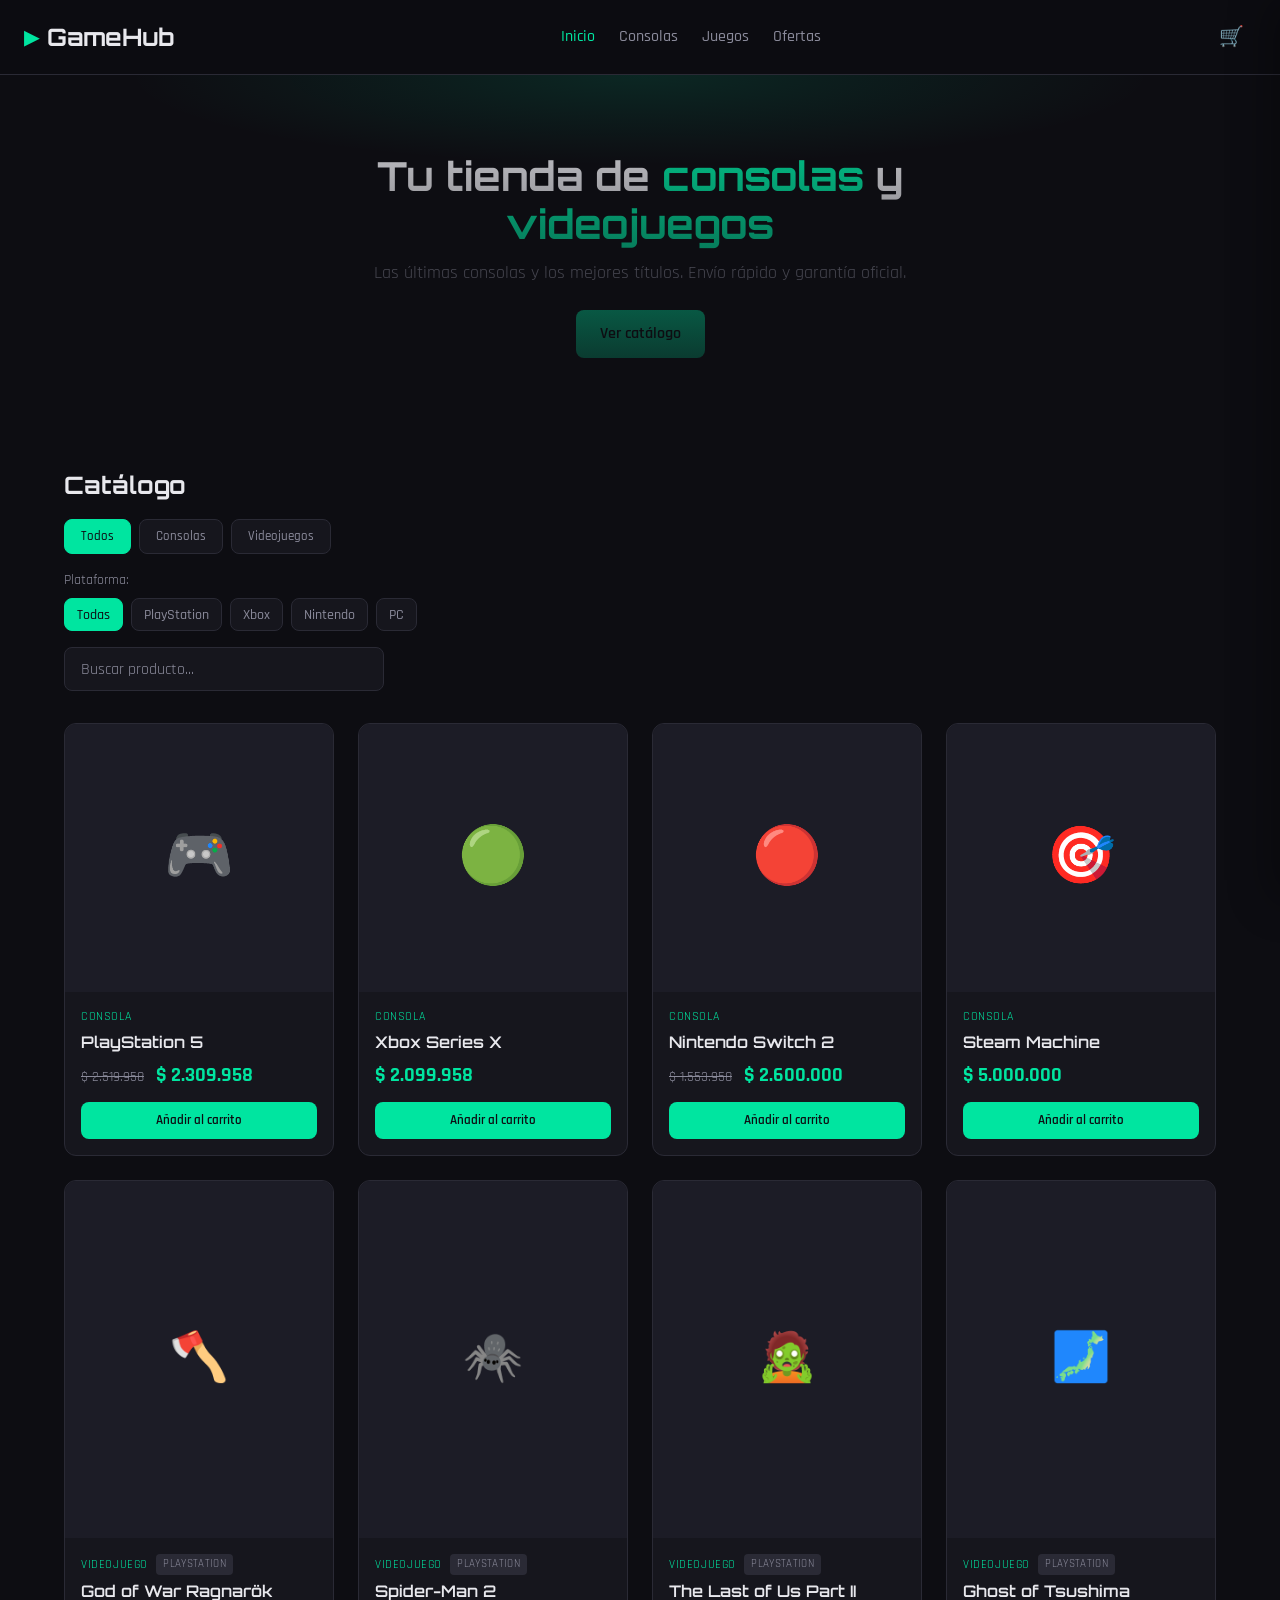
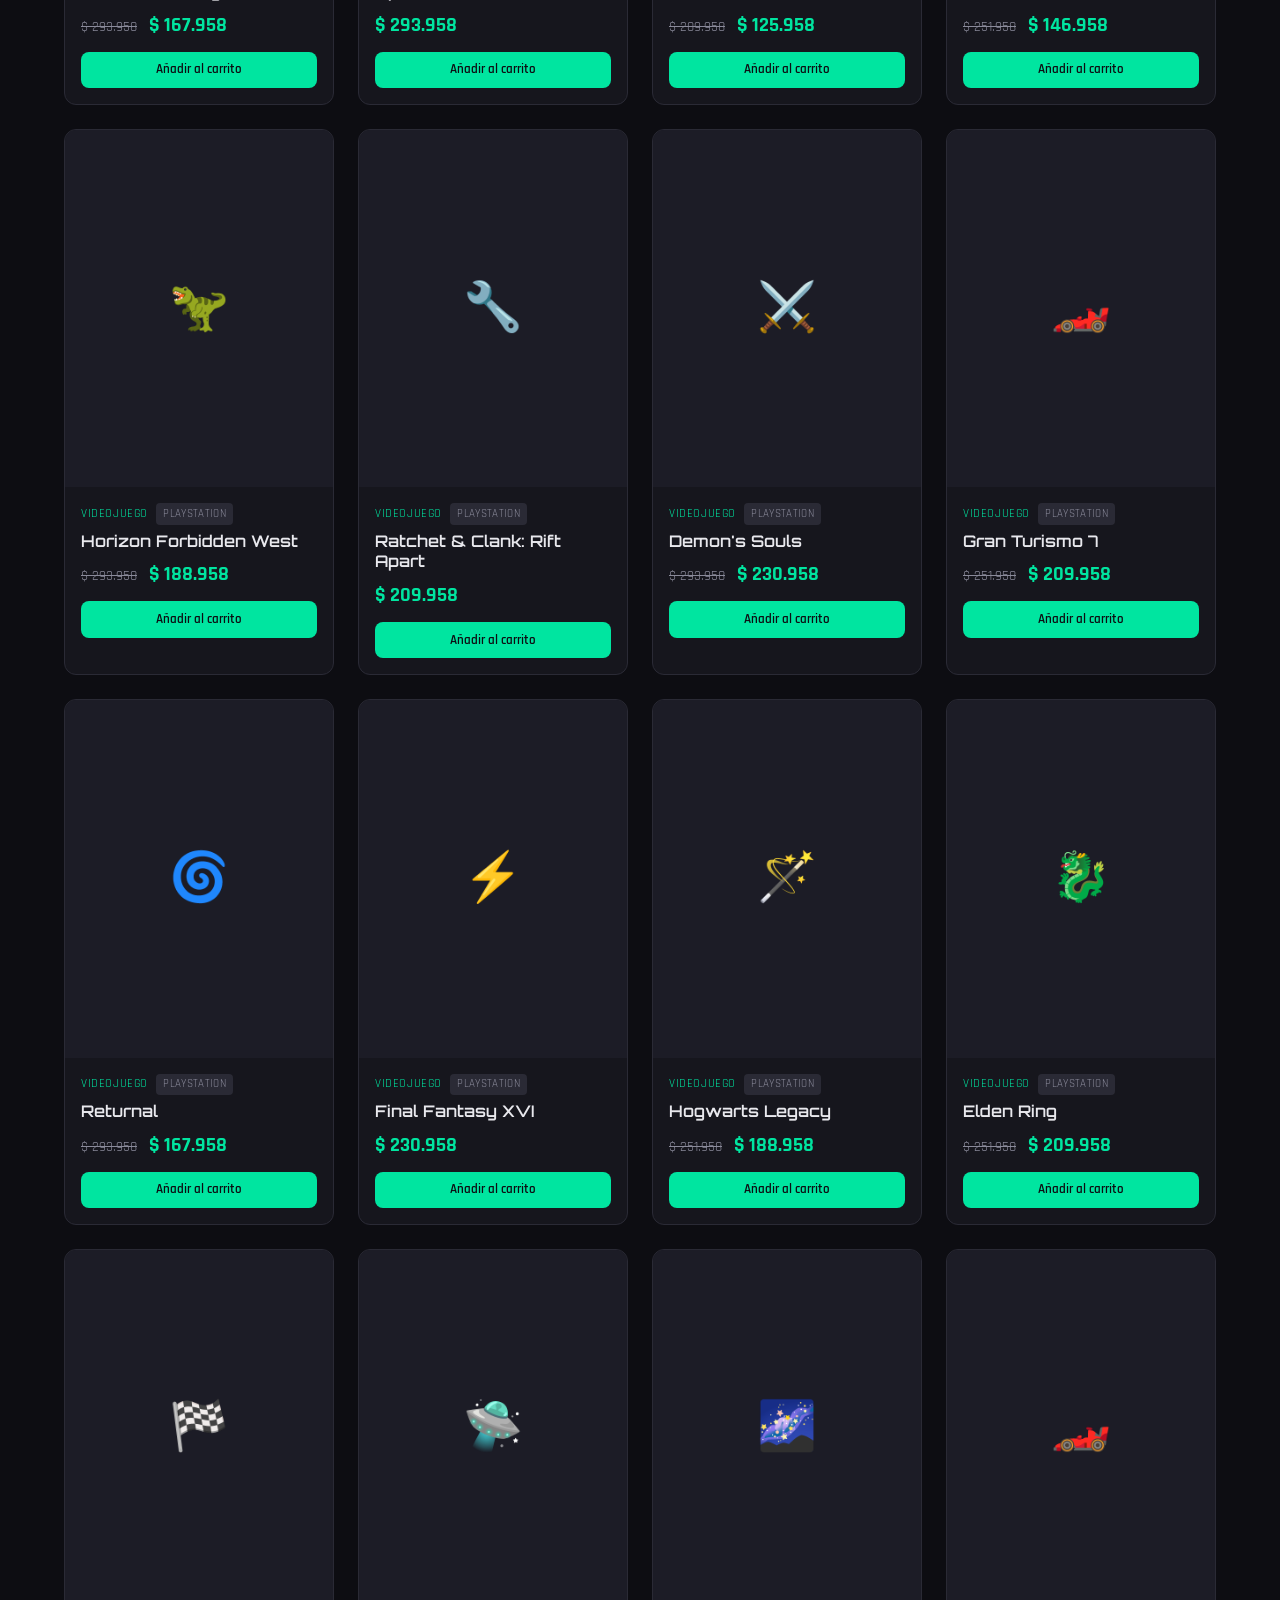
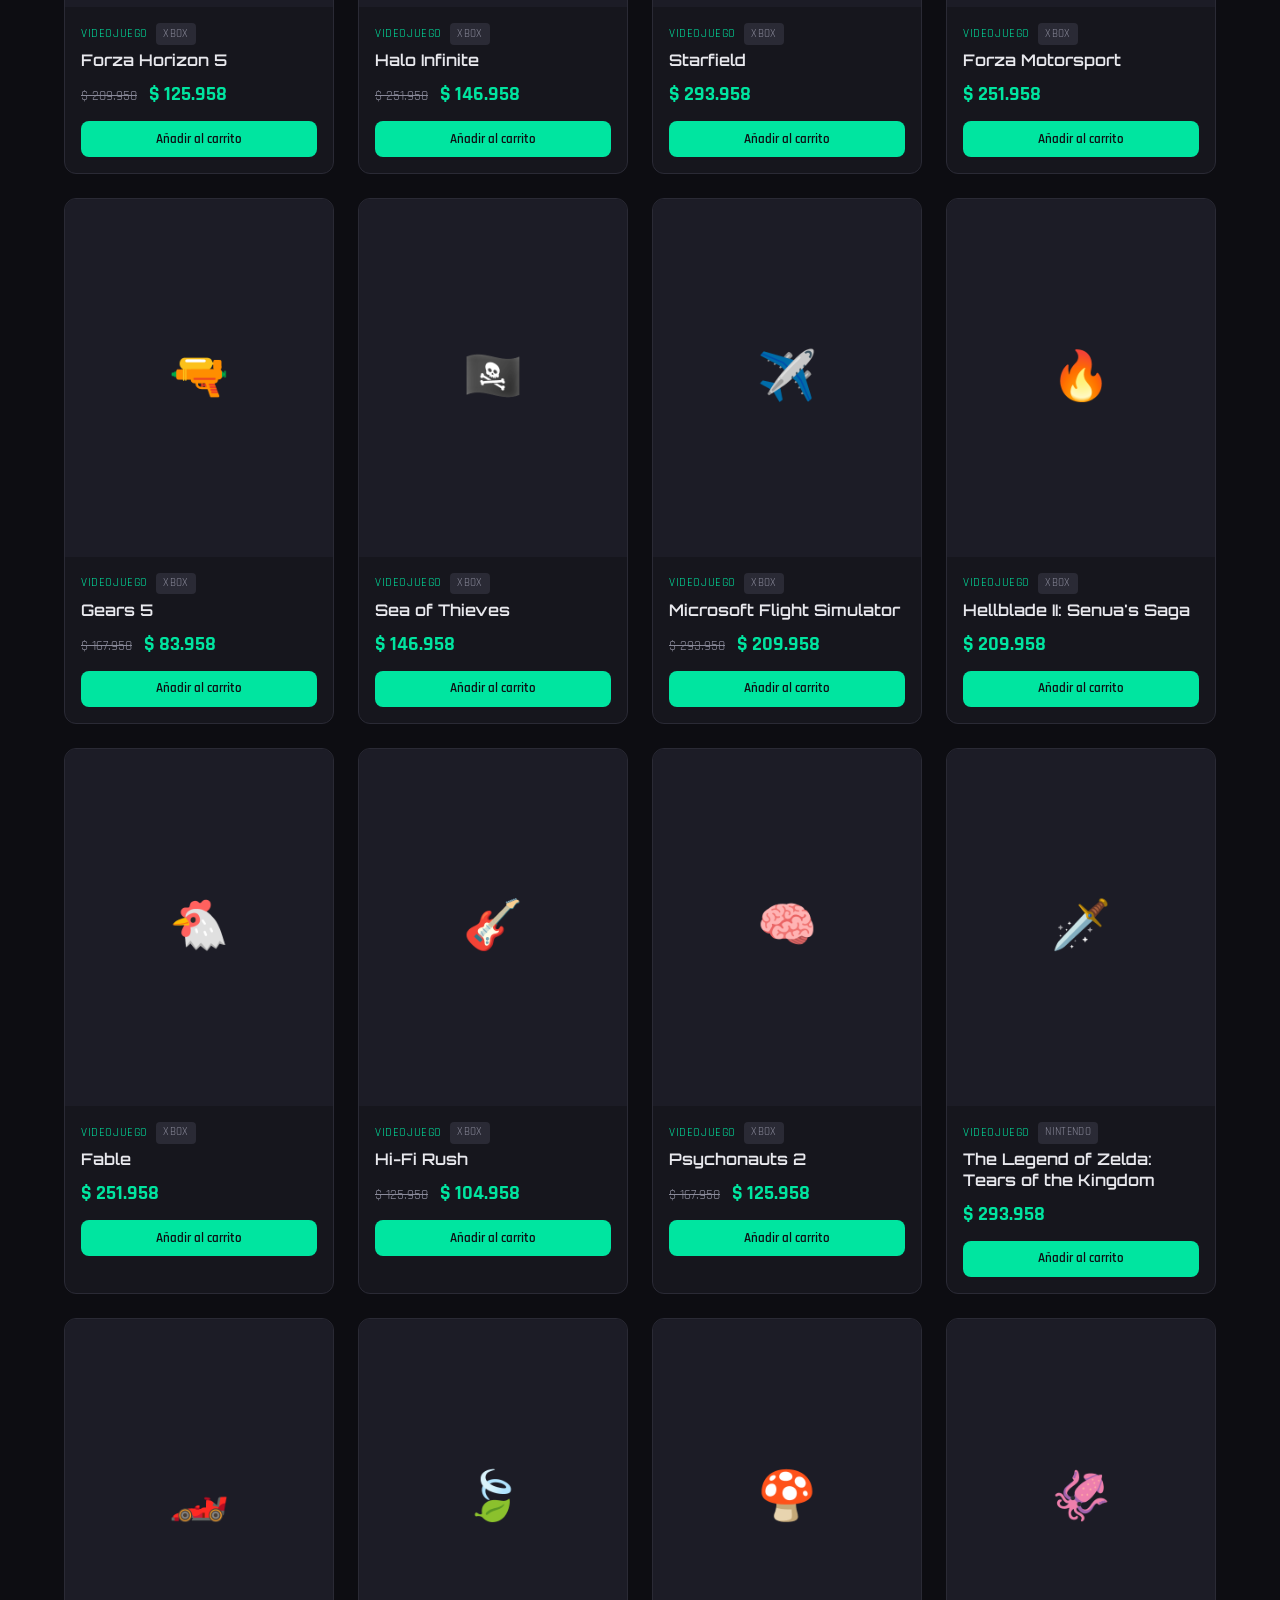
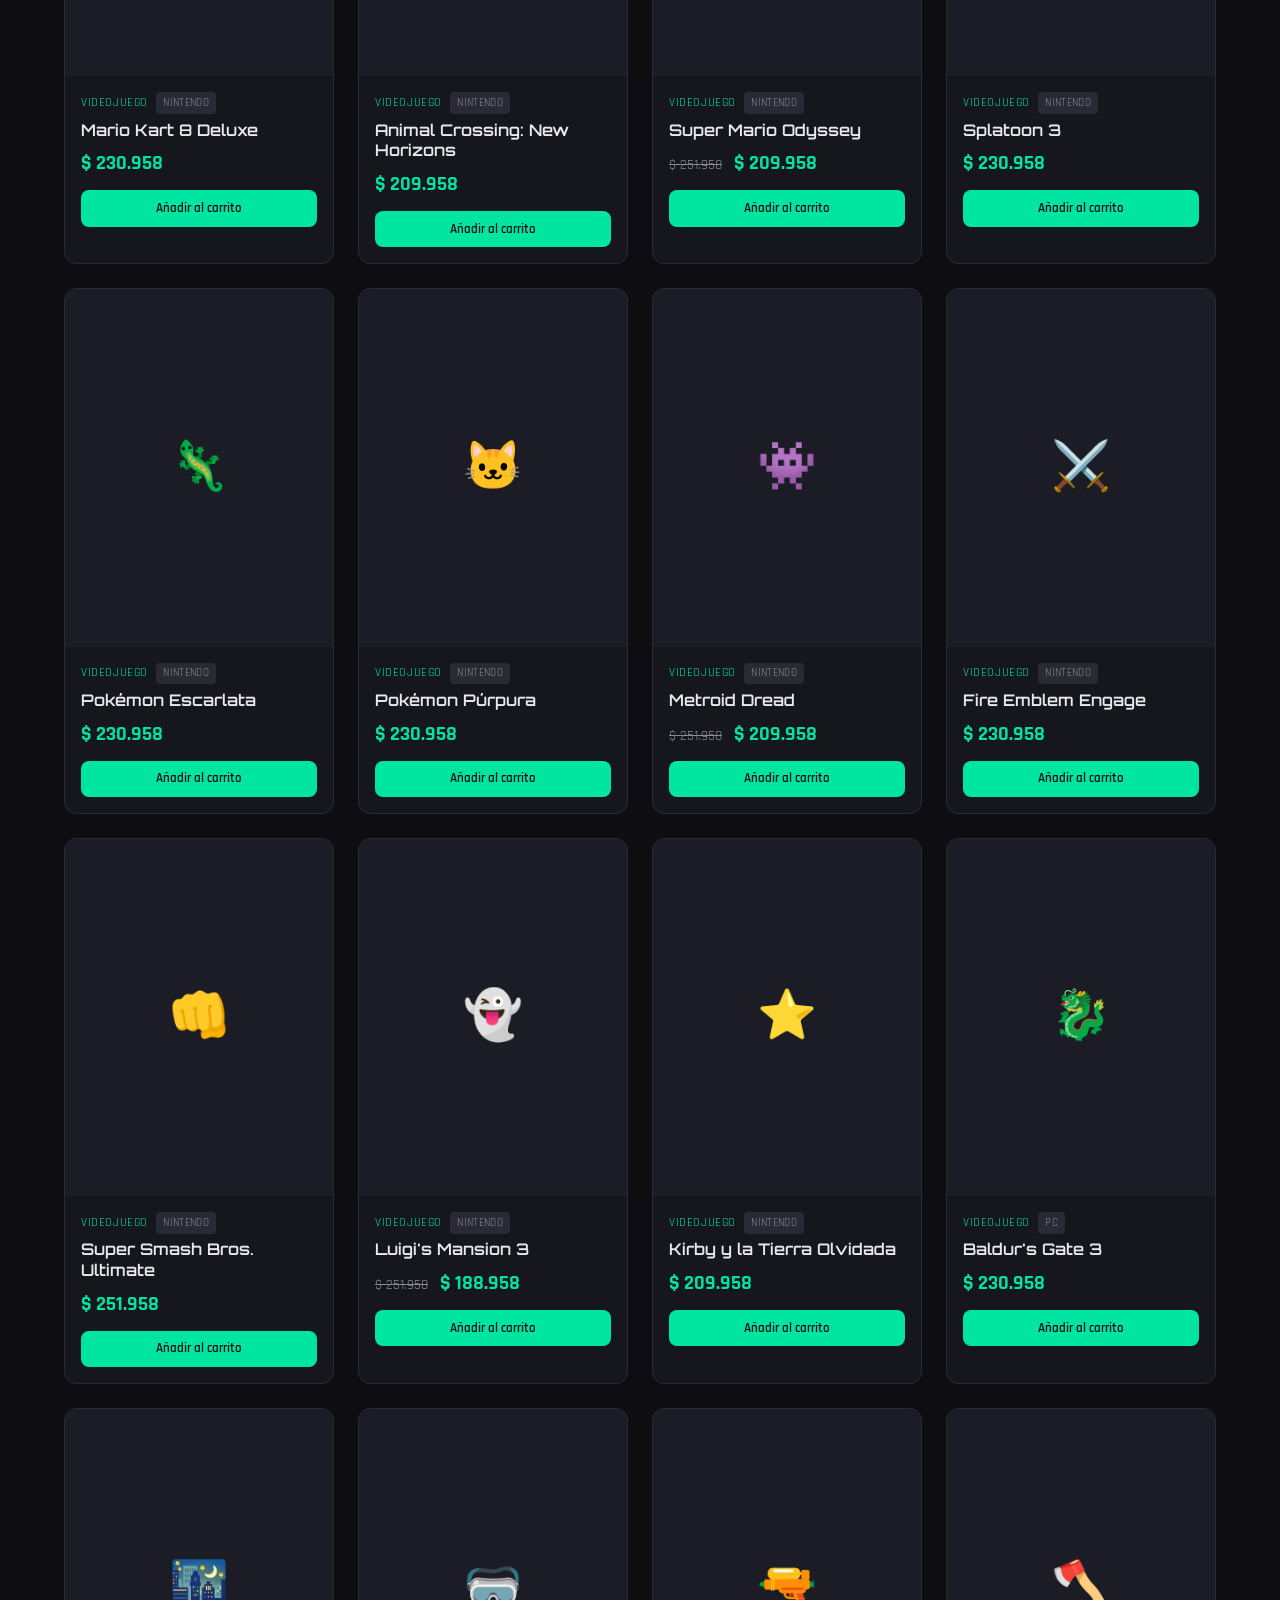
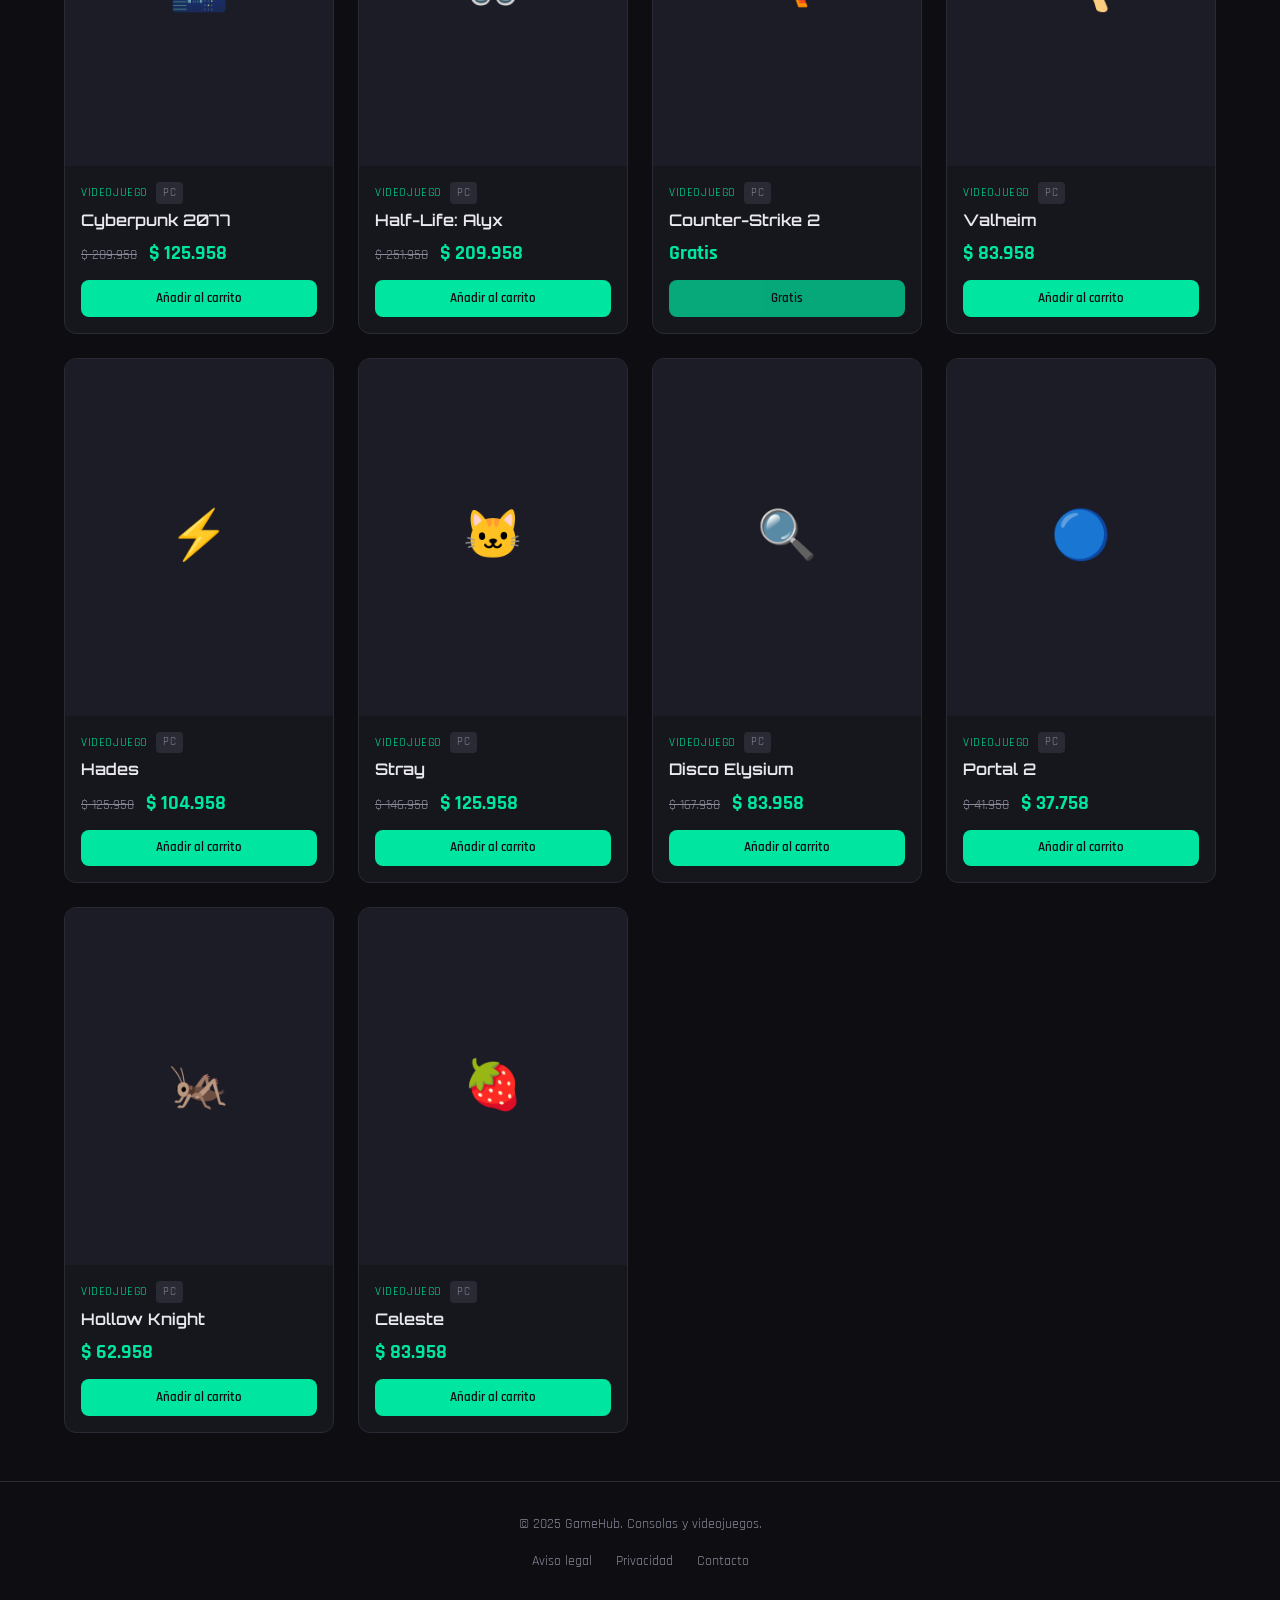
==== Proyectos-Web/index.html @ 9a6d9833 "Add files via upload" ====
<!DOCTYPE html>
<html lang="es">
<head>
  <meta charset="UTF-8">
  <meta name="viewport" content="width=device-width, initial-scale=1.0">
  <title>GameHub — Consolas y Videojuegos</title>
  <link rel="stylesheet" href="styles.css">
  <link rel="preconnect" href="https://fonts.googleapis.com">
  <link rel="preconnect" href="https://fonts.gstatic.com" crossorigin>
  <link href="https://fonts.googleapis.com/css2?family=Orbitron:wght@400;600;700&family=Rajdhani:wght@400;500;600;700&display=swap" rel="stylesheet">
</head>
<body>
  <header class="header">
    <a href="#" class="logo">
      <span class="logo-icon">▶</span>
      GameHub
    </a>
    <nav class="nav">
      <a href="#inicio" class="nav-link active">Inicio</a>
      <a href="#productos" class="nav-link">Consolas</a>
      <a href="#juegos" class="nav-link">Juegos</a>
      <a href="#ofertas" class="nav-link">Ofertas</a>
    </nav>
    <div class="header-actions">
      <button type="button" class="btn-cart" id="btnCart" aria-label="Ver carrito">
        <span class="cart-icon">🛒</span>
        <span class="cart-count" id="cartCount">0</span>
      </button>
      <button type="button" class="btn-menu" id="btnMenu" aria-label="Menú">☰</button>
    </div>
  </header>

  <main>
    <section class="hero" id="inicio">
      <div class="hero-content">
        <h1>Tu tienda de <span class="highlight">consolas</span> y <span class="highlight">videojuegos</span></h1>
        <p>Las últimas consolas y los mejores títulos. Envío rápido y garantía oficial.</p>
        <a href="#productos" class="btn btn-primary">Ver catálogo</a>
      </div>
      <div class="hero-bg"></div>
    </section>

    <section class="filters" id="productos">
      <h2 class="section-title">Catálogo</h2>
      <div class="filter-buttons">
        <button type="button" class="filter-btn active" data-filter="todos">Todos</button>
        <button type="button" class="filter-btn" data-filter="consola">Consolas</button>
        <button type="button" class="filter-btn" data-filter="juego">Videojuegos</button>
      </div>
      <div class="filter-platform" id="filterPlatform">
        <span class="filter-platform-label">Plataforma:</span>
        <div class="filter-buttons filter-buttons--platform">
          <button type="button" class="filter-btn filter-btn--sm active" data-platform="todos">Todas</button>
          <button type="button" class="filter-btn filter-btn--sm" data-platform="playstation">PlayStation</button>
          <button type="button" class="filter-btn filter-btn--sm" data-platform="xbox">Xbox</button>
          <button type="button" class="filter-btn filter-btn--sm" data-platform="nintendo">Nintendo</button>
          <button type="button" class="filter-btn filter-btn--sm" data-platform="pc">PC</button>
        </div>
      </div>
      <div class="search-box">
        <input type="search" id="searchInput" placeholder="Buscar producto..." class="search-input" aria-label="Buscar">
      </div>
    </section>

    <section class="products-grid" id="productsGrid">
      <!-- Productos se insertan con JavaScript -->
    </section>
  </main>

  <aside class="cart-sidebar" id="cartSidebar" aria-hidden="true">
    <div class="cart-header">
      <h2>Tu carrito</h2>
      <button type="button" class="btn-close" id="btnCloseCart" aria-label="Cerrar carrito">&times;</button>
    </div>
    <div class="cart-items" id="cartItems">
      <p class="cart-empty" id="cartEmpty">El carrito está vacío</p>
    </div>
    <div class="cart-footer" id="cartFooter" hidden>
      <p class="cart-total">Total: <strong id="cartTotal">$ 0</strong></p>
      <button type="button" class="btn btn-primary btn-checkout" id="btnCheckout">Finalizar compra</button>
    </div>
  </aside>
  <div class="cart-overlay" id="cartOverlay" aria-hidden="true"></div>

  <footer class="footer">
    <div class="footer-content">
      <p>© 2025 GameHub. Consolas y videojuegos.</p>
      <nav class="footer-nav">
        <a href="#">Aviso legal</a>
        <a href="#">Privacidad</a>
        <a href="#">Contacto</a>
      </nav>
    </div>
  </footer>

  <script src="script.js"></script>
</body>
</html>
---- Proyectos-Web/styles.css ----
/* ===== Variables ===== */
:root {
  --bg-dark: #0d0d12;
  --bg-card: #16161d;
  --bg-card-hover: #1c1c26;
  --accent: #00e5a0;
  --accent-dim: #00b87a;
  --text: #e8e8ed;
  --text-muted: #8a8a9a;
  --border: #2a2a35;
  --radius: 12px;
  --radius-sm: 8px;
  --font-display: 'Orbitron', sans-serif;
  --font-body: 'Rajdhani', sans-serif;
  --shadow: 0 8px 32px rgba(0, 0, 0, 0.4);
  --transition: 0.2s ease;
}

/* ===== Reset y base ===== */
*, *::before, *::after {
  box-sizing: border-box;
  margin: 0;
  padding: 0;
}

html {
  scroll-behavior: smooth;
}

body {
  font-family: var(--font-body);
  background: var(--bg-dark);
  color: var(--text);
  line-height: 1.5;
  min-height: 100vh;
  overflow-x: hidden;
}

a {
  color: inherit;
  text-decoration: none;
}

button {
  font-family: inherit;
  cursor: pointer;
  border: none;
  background: none;
}

img {
  max-width: 100%;
  height: auto;
  display: block;
}

/* ===== Header ===== */
.header {
  position: sticky;
  top: 0;
  z-index: 100;
  display: flex;
  align-items: center;
  justify-content: space-between;
  padding: 1rem 1.5rem;
  background: rgba(13, 13, 18, 0.95);
  border-bottom: 1px solid var(--border);
  backdrop-filter: blur(10px);
}

.logo {
  font-family: var(--font-display);
  font-weight: 700;
  font-size: 1.5rem;
  display: flex;
  align-items: center;
  gap: 0.5rem;
}

.logo-icon {
  color: var(--accent);
  font-size: 1.2rem;
}

.nav {
  display: none;
  gap: 1.5rem;
}

.nav-link {
  font-weight: 500;
  color: var(--text-muted);
  transition: color var(--transition);
}

.nav-link:hover,
.nav-link.active {
  color: var(--accent);
}

.header-actions {
  display: flex;
  align-items: center;
  gap: 0.75rem;
}

.btn-cart {
  position: relative;
  padding: 0.5rem 0.75rem;
  color: var(--text);
  font-size: 1.25rem;
  border-radius: var(--radius-sm);
  transition: background var(--transition);
}

.btn-cart:hover {
  background: var(--bg-card);
}

.cart-count {
  position: absolute;
  top: 2px;
  right: 2px;
  min-width: 1.25rem;
  height: 1.25rem;
  padding: 0 0.25rem;
  font-size: 0.7rem;
  font-weight: 700;
  color: var(--bg-dark);
  background: var(--accent);
  border-radius: 50%;
  display: flex;
  align-items: center;
  justify-content: center;
}

.cart-count:empty,
.cart-count[data-count="0"] {
  display: none;
}

.btn-menu {
  padding: 0.5rem 0.75rem;
  font-size: 1.5rem;
  color: var(--text);
  border-radius: var(--radius-sm);
}

.btn-menu:hover {
  background: var(--bg-card);
}

@media (min-width: 768px) {
  .nav {
    display: flex;
  }
  .btn-menu {
    display: none;
  }
}

/* ===== Hero ===== */
.hero {
  position: relative;
  min-height: 40vh;
  display: flex;
  align-items: center;
  justify-content: center;
  padding: 3rem 1.5rem;
  overflow: hidden;
}

.hero-bg {
  position: absolute;
  inset: 0;
  background:
    radial-gradient(ellipse 80% 50% at 50% 0%, rgba(0, 229, 160, 0.12) 0%, transparent 50%),
    linear-gradient(180deg, transparent 0%, var(--bg-dark) 100%);
  pointer-events: none;
}

.hero-content {
  position: relative;
  text-align: center;
  max-width: 600px;
}

.hero h1 {
  font-family: var(--font-display);
  font-size: clamp(1.75rem, 5vw, 2.5rem);
  font-weight: 700;
  margin-bottom: 0.75rem;
  line-height: 1.2;
}

.hero .highlight {
  color: var(--accent);
}

.hero p {
  color: var(--text-muted);
  margin-bottom: 1.5rem;
  font-size: 1.1rem;
}

/* ===== Botones ===== */
.btn {
  display: inline-block;
  padding: 0.75rem 1.5rem;
  font-family: var(--font-body);
  font-weight: 600;
  font-size: 1rem;
  border-radius: var(--radius-sm);
  transition: transform var(--transition), box-shadow var(--transition);
}

.btn-primary {
  background: var(--accent);
  color: var(--bg-dark);
}

.btn-primary:hover {
  background: var(--accent-dim);
  transform: translateY(-2px);
  box-shadow: 0 6px 20px rgba(0, 229, 160, 0.3);
}

/* ===== Filtros y búsqueda ===== */
.filters {
  padding: 2rem 1.5rem 1rem;
  max-width: 1200px;
  margin: 0 auto;
}

.section-title {
  font-family: var(--font-display);
  font-size: 1.5rem;
  margin-bottom: 1rem;
  color: var(--text);
}

.filter-buttons {
  display: flex;
  flex-wrap: wrap;
  gap: 0.5rem;
  margin-bottom: 1rem;
}

.filter-btn {
  padding: 0.5rem 1rem;
  font-weight: 500;
  color: var(--text-muted);
  background: var(--bg-card);
  border: 1px solid var(--border);
  border-radius: var(--radius-sm);
  transition: all var(--transition);
}

.filter-btn:hover {
  color: var(--text);
  border-color: var(--accent);
}

.filter-btn.active {
  color: var(--bg-dark);
  background: var(--accent);
  border-color: var(--accent);
}

.filter-platform {
  margin-bottom: 1rem;
}

.filter-platform-label {
  display: block;
  font-size: 0.85rem;
  color: var(--text-muted);
  margin-bottom: 0.5rem;
}

.filter-buttons--platform {
  margin-bottom: 0;
}

.filter-btn--sm {
  padding: 0.4rem 0.75rem;
  font-size: 0.9rem;
}

.search-box {
  max-width: 320px;
}

.search-input {
  width: 100%;
  padding: 0.65rem 1rem;
  font-family: var(--font-body);
  font-size: 1rem;
  color: var(--text);
  background: var(--bg-card);
  border: 1px solid var(--border);
  border-radius: var(--radius-sm);
  transition: border-color var(--transition);
}

.search-input::placeholder {
  color: var(--text-muted);
}

.search-input:focus {
  outline: none;
  border-color: var(--accent);
}

/* ===== Grid de productos ===== */
.products-grid {
  display: grid;
  grid-template-columns: repeat(auto-fill, minmax(260px, 1fr));
  gap: 1.5rem;
  padding: 1rem 1.5rem 3rem;
  max-width: 1200px;
  margin: 0 auto;
}

.product-card {
  background: var(--bg-card);
  border: 1px solid var(--border);
  border-radius: var(--radius);
  overflow: hidden;
  transition: transform var(--transition), border-color var(--transition), box-shadow var(--transition);
}

.product-card:hover {
  transform: translateY(-4px);
  border-color: var(--accent);
  box-shadow: var(--shadow);
}

.product-card.hidden {
  display: none;
}

/* Contenedor de imagen en tarjeta: juegos (carátula) y consolas (producto) */
.product-image {
  aspect-ratio: 3 / 4;
  background: var(--bg-card-hover);
  display: flex;
  align-items: center;
  justify-content: center;
  font-size: 3rem;
  padding: 0;
  overflow: hidden;
  position: relative;
  min-height: 200px;
}

.product-image .product-cover {
  width: 100%;
  height: 100%;
  object-fit: cover;
  object-position: top center;
  display: block;
  vertical-align: middle;
}

.product-image .product-cover-fallback {
  display: flex;
  align-items: center;
  justify-content: center;
  width: 100%;
  height: 100%;
  padding: 1.5rem;
  font-size: 3rem;
}

/* Tarjetas de consolas: imagen completa visible, proporción cuadrada */
.product-card--consola .product-image {
  aspect-ratio: 1;
  min-height: 220px;
}

.product-card--consola .product-image .product-cover {
  object-fit: contain;
  object-position: center center;
  padding: 0.75rem;
}

.product-card--consola .product-image .product-cover-fallback {
  font-size: 3.5rem;
  padding: 1.5rem;
}

.product-info {
  padding: 1rem;
}

.product-meta {
  display: flex;
  flex-wrap: wrap;
  align-items: center;
  gap: 0.35rem 0.5rem;
  margin-bottom: 0.35rem;
}

.product-category {
  font-size: 0.75rem;
  text-transform: uppercase;
  letter-spacing: 0.05em;
  color: var(--accent);
}

.product-platform {
  font-size: 0.7rem;
  text-transform: uppercase;
  letter-spacing: 0.03em;
  color: var(--text-muted);
  background: var(--border);
  padding: 0.15rem 0.45rem;
  border-radius: 4px;
}

.product-name {
  font-family: var(--font-display);
  font-size: 1rem;
  font-weight: 600;
  margin-bottom: 0.5rem;
  line-height: 1.3;
}

.product-price {
  font-size: 1.25rem;
  font-weight: 700;
  color: var(--accent);
  margin-bottom: 0.75rem;
}

.product-price .old {
  font-size: 0.85rem;
  font-weight: 400;
  color: var(--text-muted);
  text-decoration: line-through;
  margin-right: 0.5rem;
}

.btn-add {
  width: 100%;
  padding: 0.6rem;
  font-weight: 600;
  color: var(--bg-dark);
  background: var(--accent);
  border-radius: var(--radius-sm);
  transition: background var(--transition);
}

.btn-add:hover {
  background: var(--accent-dim);
}

.btn-add:disabled {
  opacity: 0.7;
  cursor: not-allowed;
}

/* ===== Carrito lateral ===== */
.cart-overlay {
  position: fixed;
  inset: 0;
  background: rgba(0, 0, 0, 0.6);
  z-index: 200;
  opacity: 0;
  visibility: hidden;
  transition: opacity 0.3s ease, visibility 0.3s ease;
}

.cart-overlay.open {
  opacity: 1;
  visibility: visible;
}

.cart-sidebar {
  position: fixed;
  top: 0;
  right: 0;
  width: 100%;
  max-width: 380px;
  height: 100vh;
  background: var(--bg-card);
  border-left: 1px solid var(--border);
  z-index: 201;
  display: flex;
  flex-direction: column;
  transform: translateX(100%);
  transition: transform 0.3s ease;
  box-shadow: -10px 0 40px rgba(0, 0, 0, 0.3);
}

.cart-sidebar.open {
  transform: translateX(0);
}

.cart-header {
  display: flex;
  align-items: center;
  justify-content: space-between;
  padding: 1.25rem 1.5rem;
  border-bottom: 1px solid var(--border);
}

.cart-header h2 {
  font-family: var(--font-display);
  font-size: 1.25rem;
}

.btn-close {
  font-size: 1.75rem;
  color: var(--text-muted);
  padding: 0.25rem;
  line-height: 1;
  transition: color var(--transition);
}

.btn-close:hover {
  color: var(--text);
}

.cart-items {
  flex: 1;
  overflow-y: auto;
  padding: 1rem 1.5rem;
}

.cart-empty {
  color: var(--text-muted);
  text-align: center;
  padding: 2rem 0;
}

.cart-item {
  display: flex;
  gap: 1rem;
  padding: 1rem 0;
  border-bottom: 1px solid var(--border);
}

.cart-item:last-child {
  border-bottom: none;
}

.cart-item-image {
  width: 72px;
  height: 72px;
  flex-shrink: 0;
  background: var(--bg-card-hover);
  border-radius: var(--radius-sm);
  overflow: hidden;
  display: flex;
  align-items: center;
  justify-content: center;
  font-size: 1.75rem;
  border: 1px solid var(--border);
}

.cart-item-image .cart-item-cover {
  width: 100%;
  height: 100%;
  object-fit: cover;
  object-position: top center;
  display: block;
}

.cart-item-image .cart-item-emoji {
  display: flex;
  align-items: center;
  justify-content: center;
  width: 100%;
  height: 100%;
}

.cart-item-details {
  flex: 1;
  min-width: 0;
}

.cart-item-name {
  font-weight: 600;
  margin-bottom: 0.25rem;
  white-space: nowrap;
  overflow: hidden;
  text-overflow: ellipsis;
}

.cart-item-price {
  color: var(--accent);
  font-size: 0.9rem;
}

.cart-item-actions {
  display: flex;
  align-items: center;
  gap: 0.5rem;
  margin-top: 0.5rem;
}

.cart-item-qty {
  display: flex;
  align-items: center;
  gap: 0.25rem;
  background: var(--bg-dark);
  border-radius: var(--radius-sm);
  padding: 0.2rem 0.5rem;
}

.cart-item-qty button {
  width: 24px;
  height: 24px;
  display: flex;
  align-items: center;
  justify-content: center;
  color: var(--accent);
  font-size: 1.1rem;
  border-radius: 4px;
  transition: background var(--transition);
}

.cart-item-qty button:hover {
  background: var(--border);
}

.cart-item-qty span {
  min-width: 1.5rem;
  text-align: center;
  font-weight: 600;
}

.cart-item-remove {
  font-size: 0.8rem;
  color: var(--text-muted);
  padding: 0.25rem 0.5rem;
}

.cart-item-remove:hover {
  color: #e05c5c;
}

.cart-footer {
  padding: 1.25rem 1.5rem;
  border-top: 1px solid var(--border);
}

.cart-total {
  font-size: 1.25rem;
  margin-bottom: 1rem;
}

.cart-total strong {
  color: var(--accent);
}

.btn-checkout {
  width: 100%;
  padding: 0.85rem;
}

/* ===== Footer ===== */
.footer {
  padding: 2rem 1.5rem;
  border-top: 1px solid var(--border);
  margin-top: auto;
}

.footer-content {
  max-width: 1200px;
  margin: 0 auto;
  display: flex;
  flex-direction: column;
  align-items: center;
  gap: 1rem;
  text-align: center;
}

.footer p {
  color: var(--text-muted);
  font-size: 0.9rem;
}

.footer-nav {
  display: flex;
  gap: 1.5rem;
}

.footer-nav a {
  color: var(--text-muted);
  font-size: 0.9rem;
  transition: color var(--transition);
}

.footer-nav a:hover {
  color: var(--accent);
}

/* ===== Utilidades ===== */
.no-results {
  grid-column: 1 / -1;
  text-align: center;
  padding: 3rem 1rem;
  color: var(--text-muted);
  font-size: 1.1rem;
}

@media (min-width: 768px) {
  .no-results {
    padding: 4rem 2rem;
  }
}
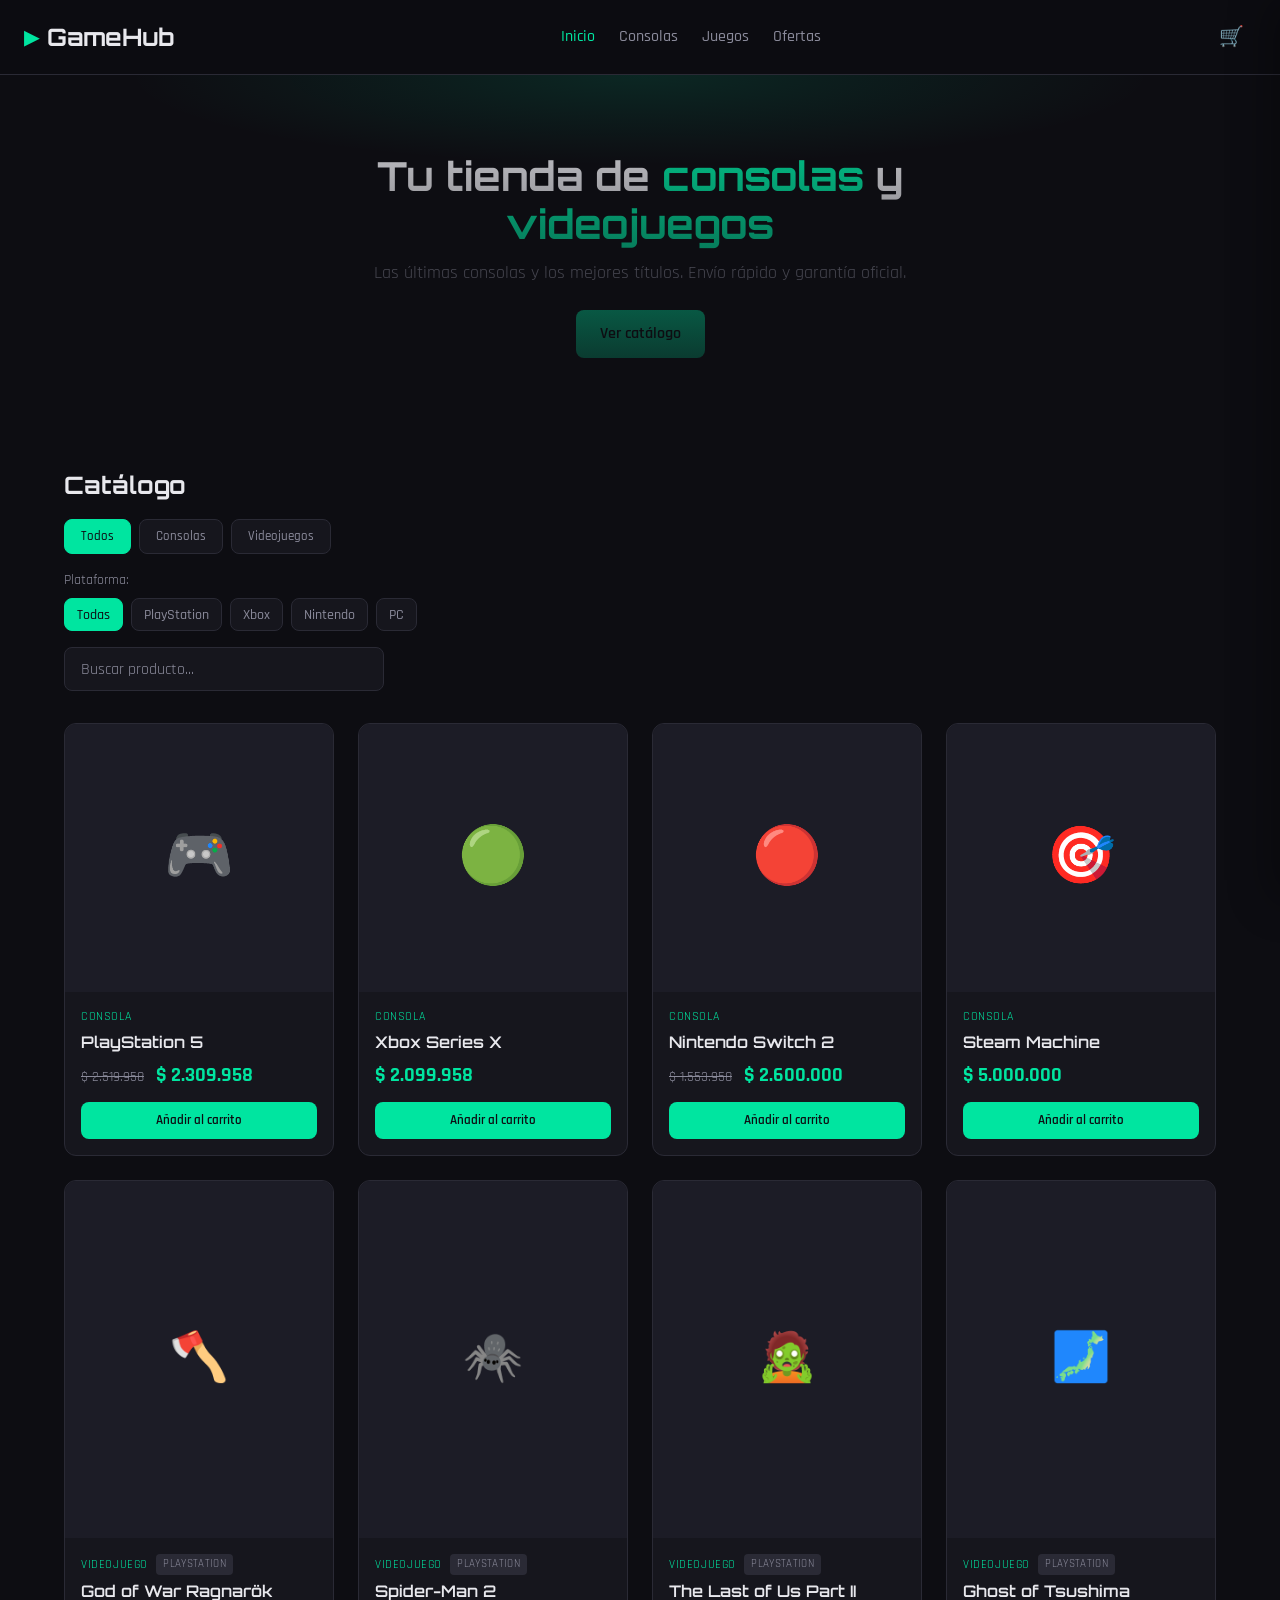
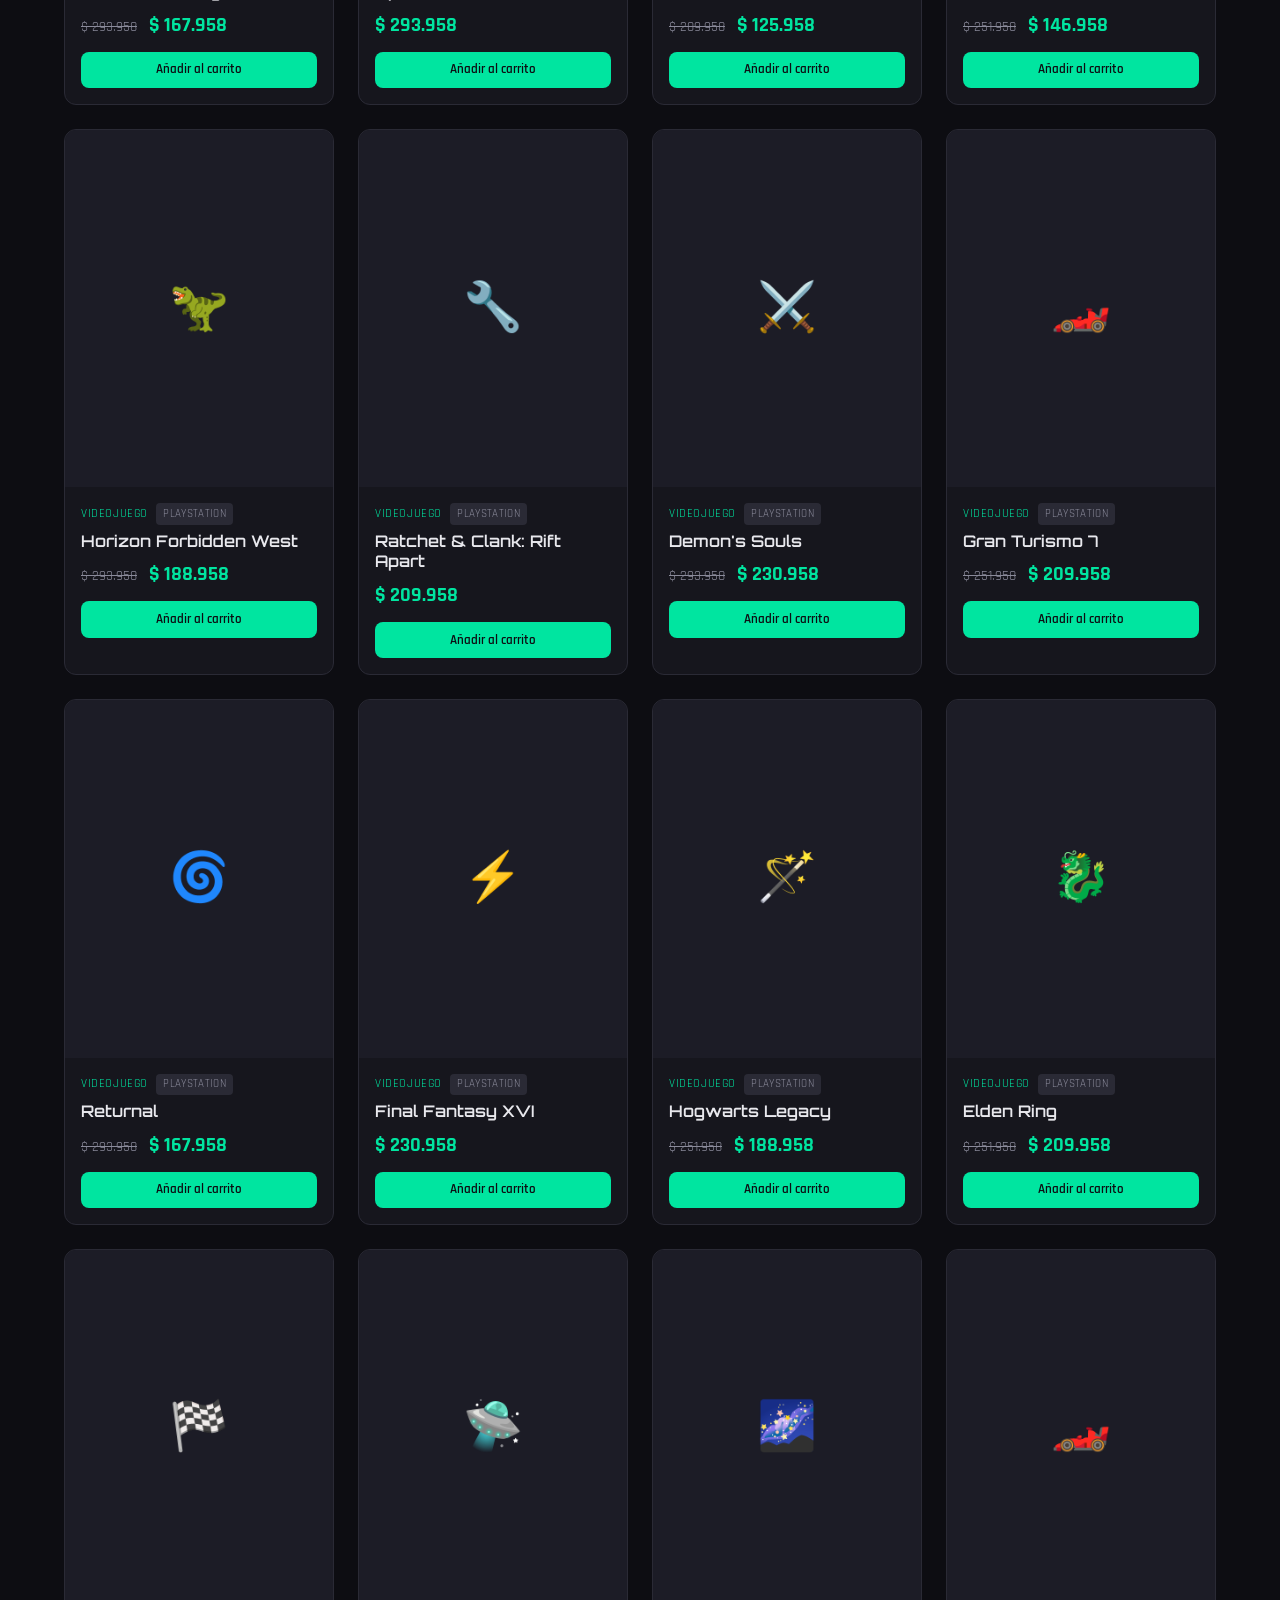
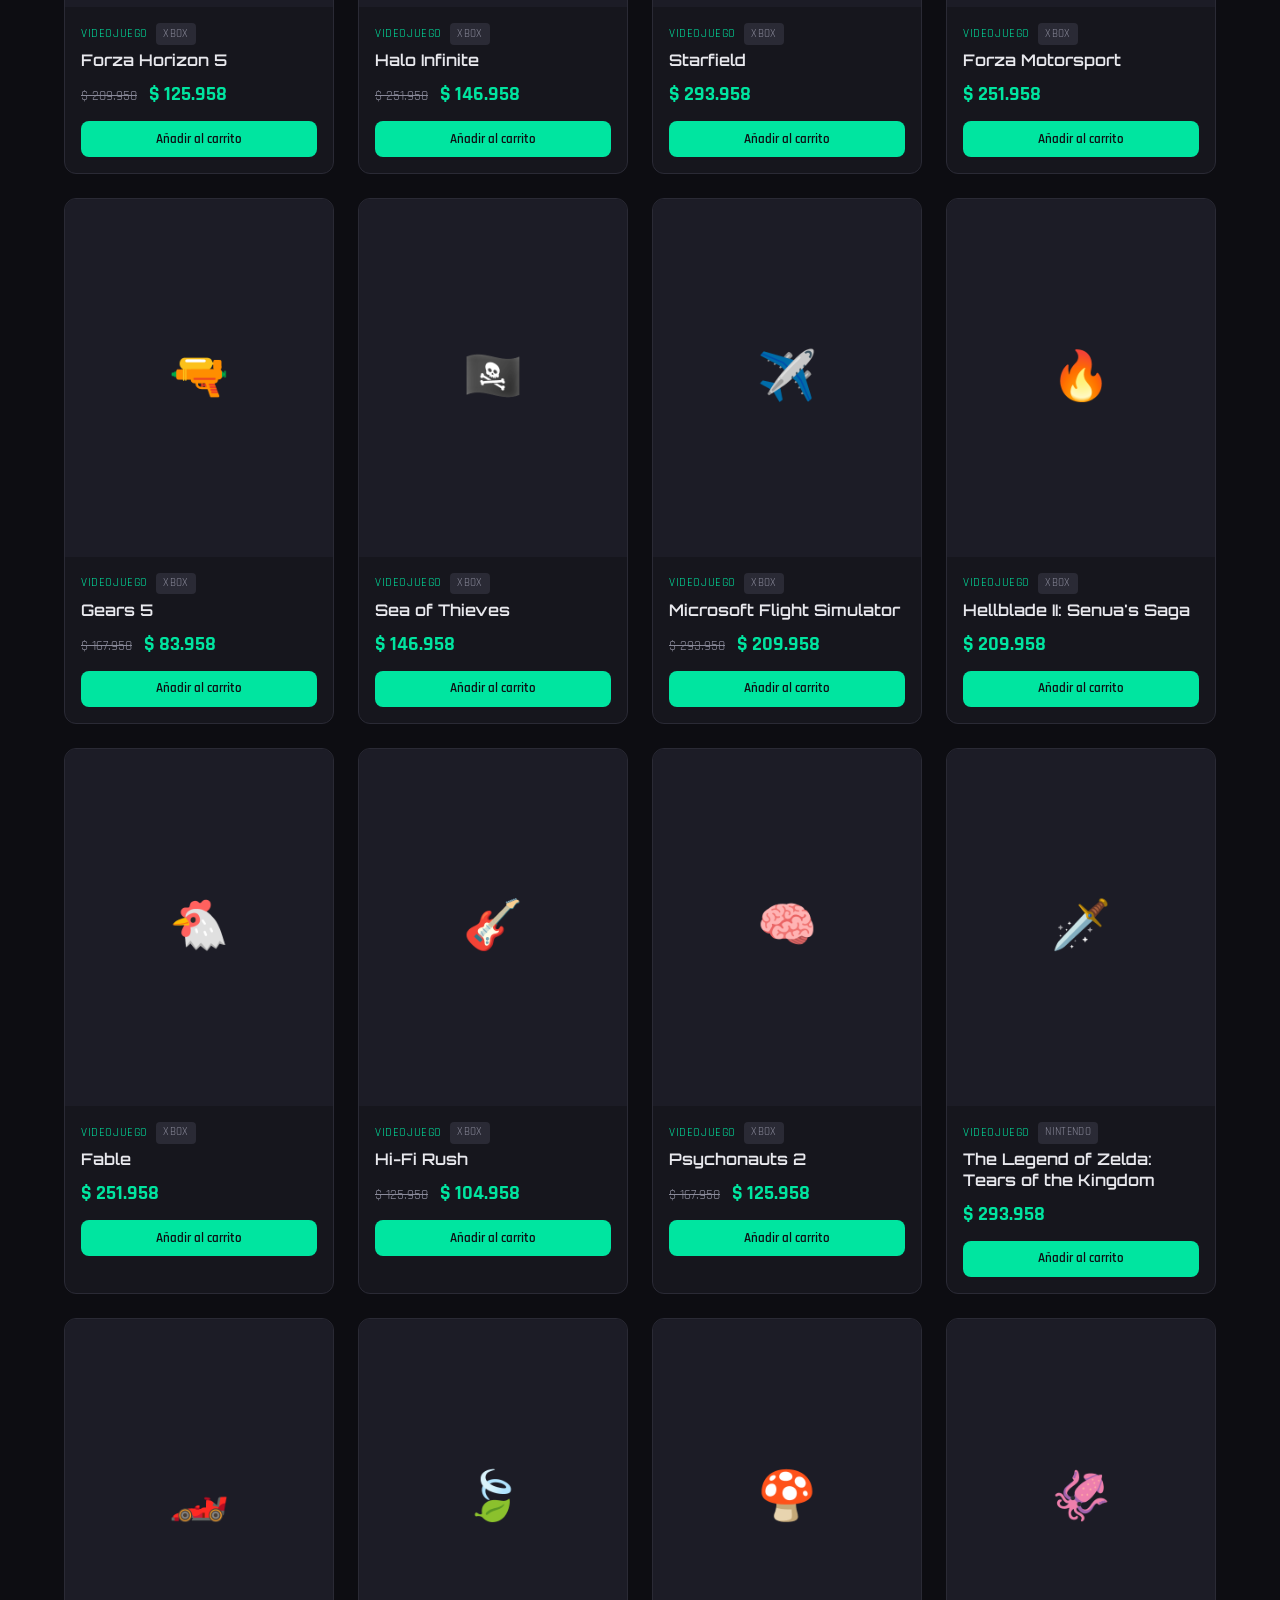
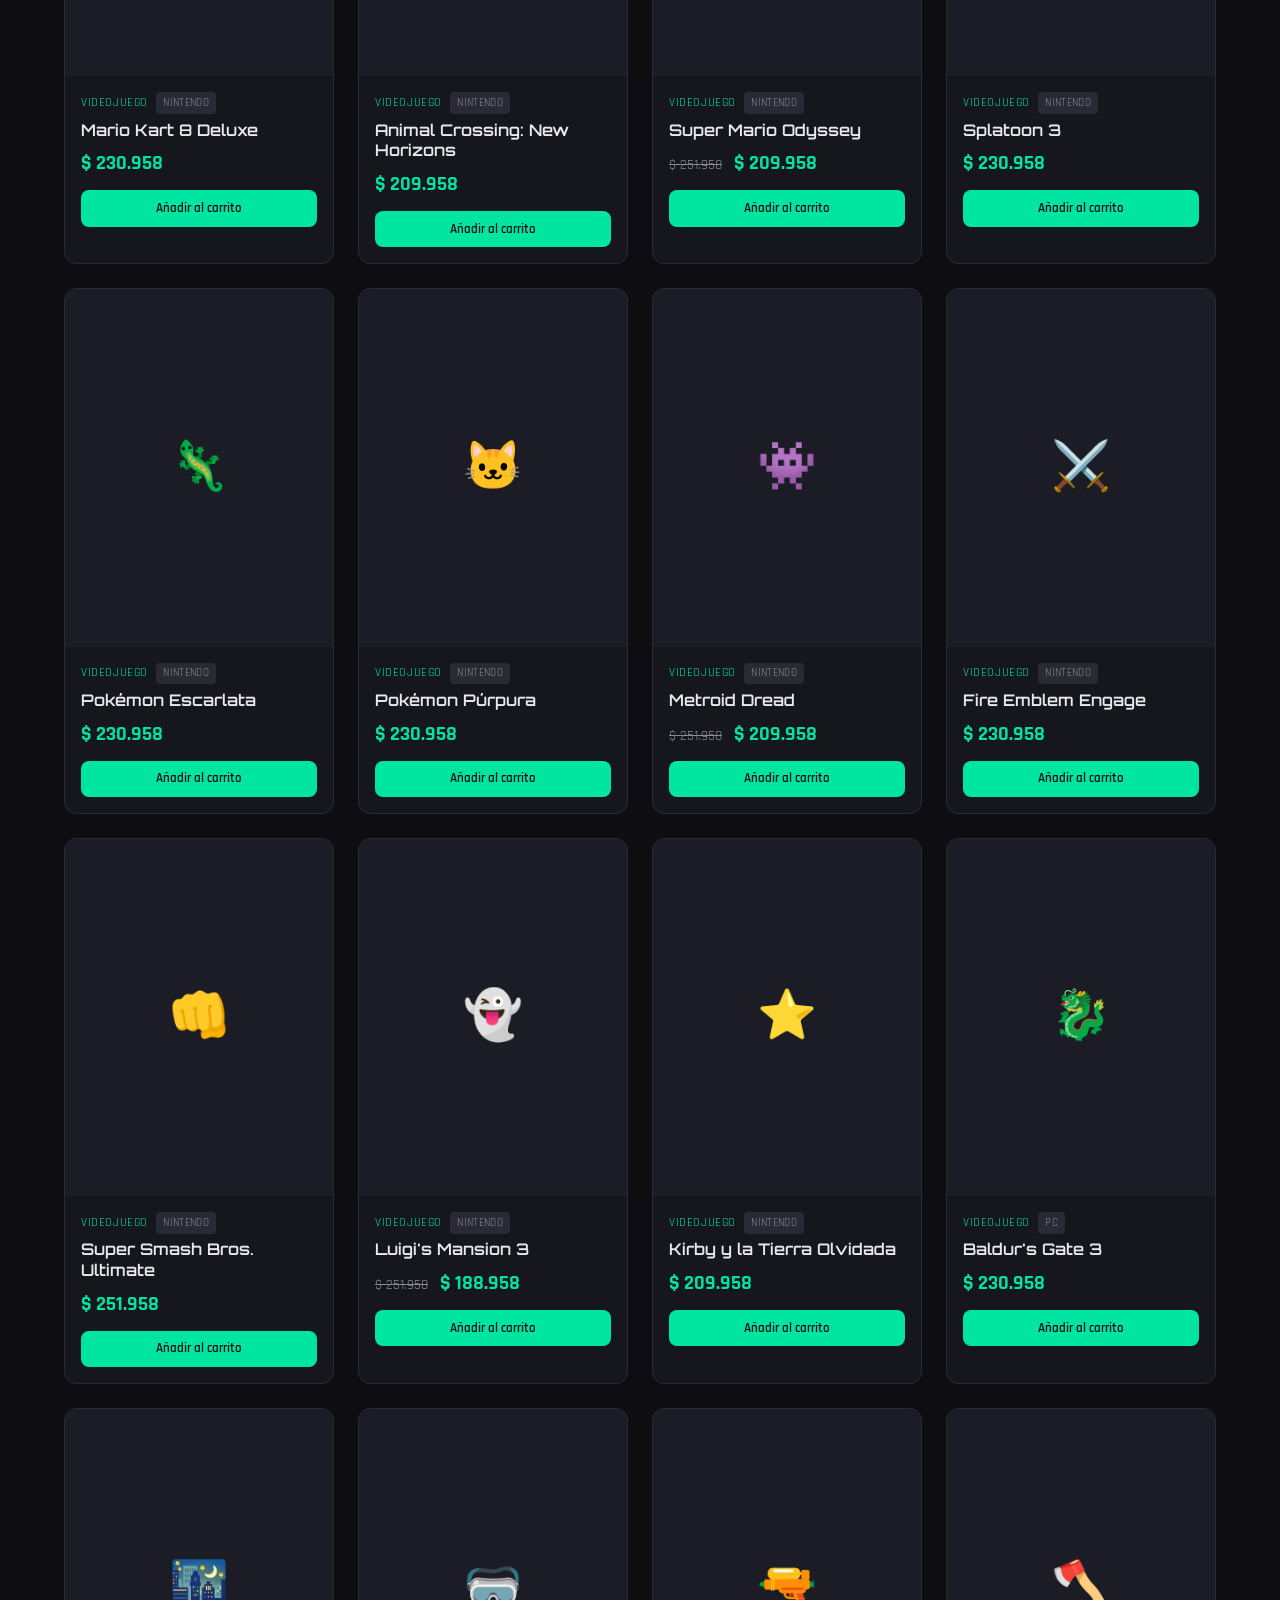
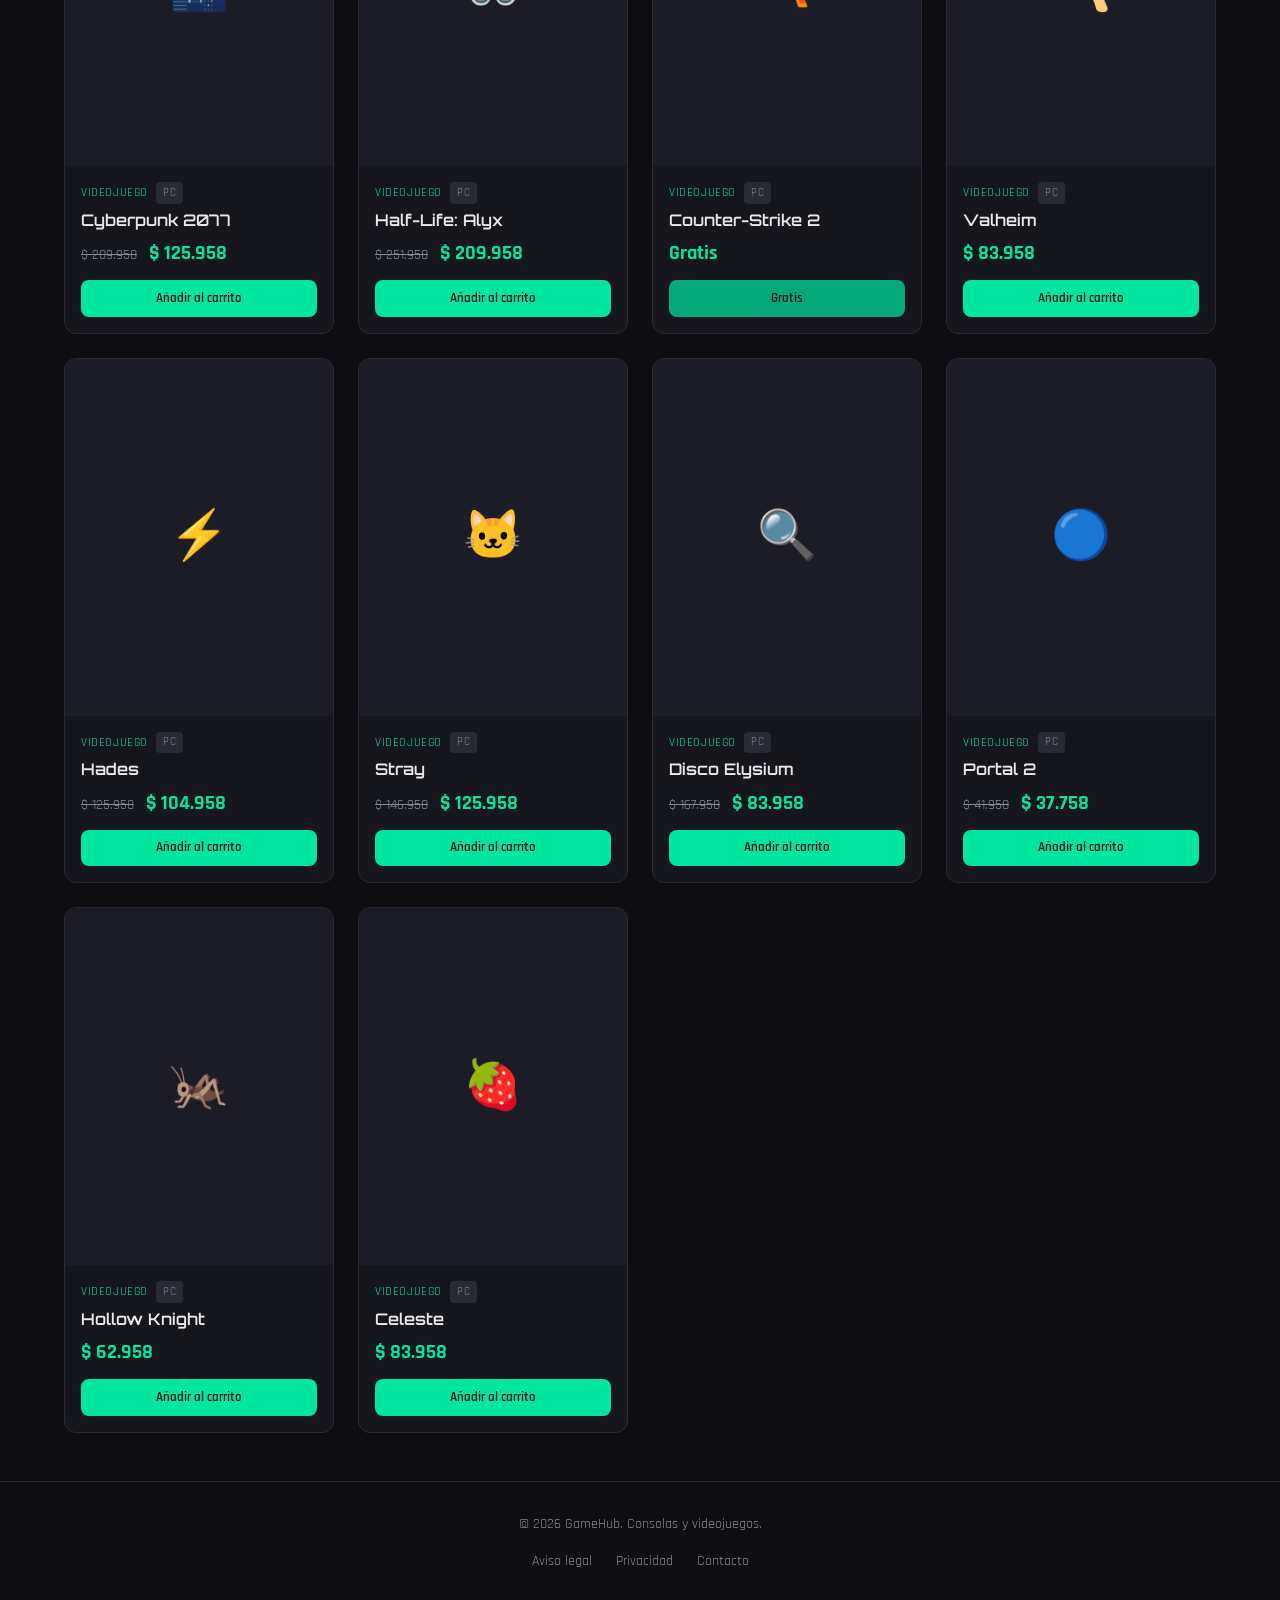
==== commit 990de342: "Update index.html" ====
--- a/Proyectos-Web/index.html
+++ b/Proyectos-Web/index.html
@@ -84,7 +84,7 @@
 
   <footer class="footer">
     <div class="footer-content">
-      <p>© 2025 GameHub. Consolas y videojuegos.</p>
+      <p>© 2026 GameHub. Consolas y videojuegos.</p>
       <nav class="footer-nav">
         <a href="#">Aviso legal</a>
         <a href="#">Privacidad</a>
